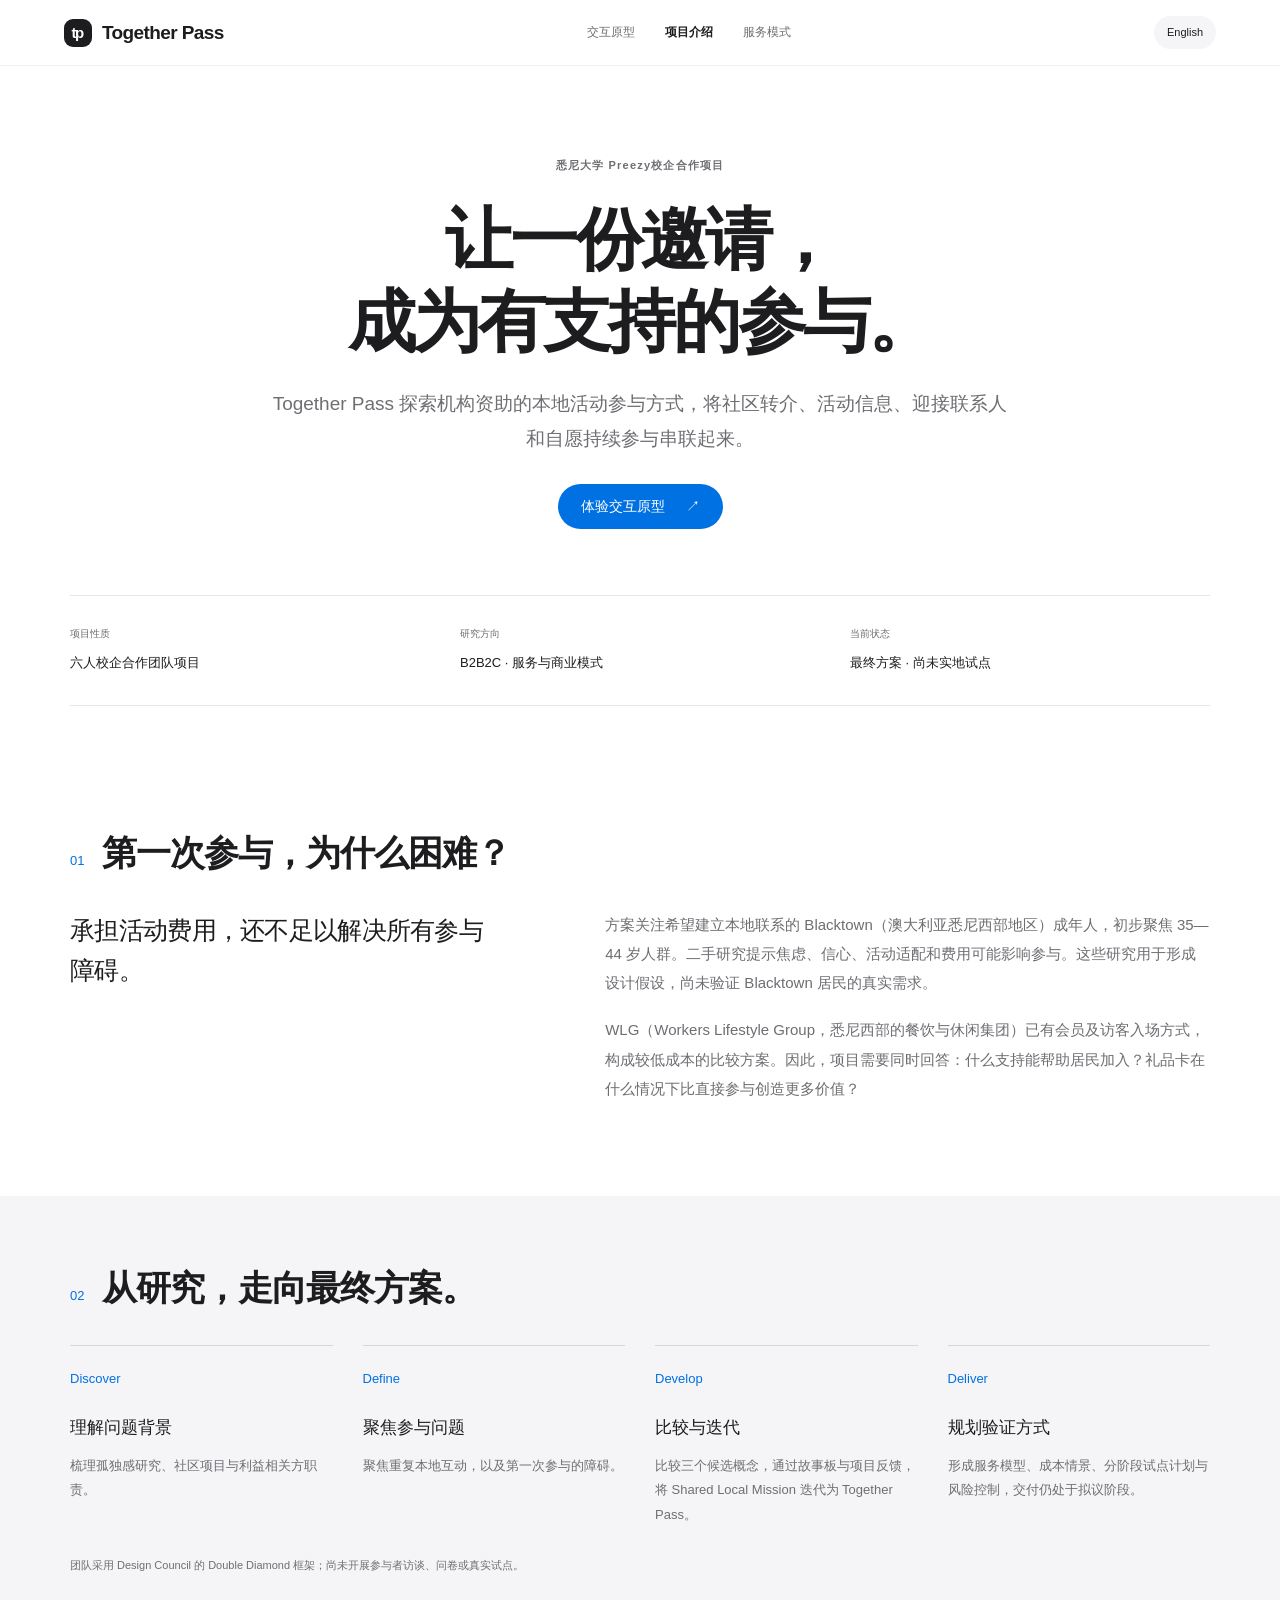
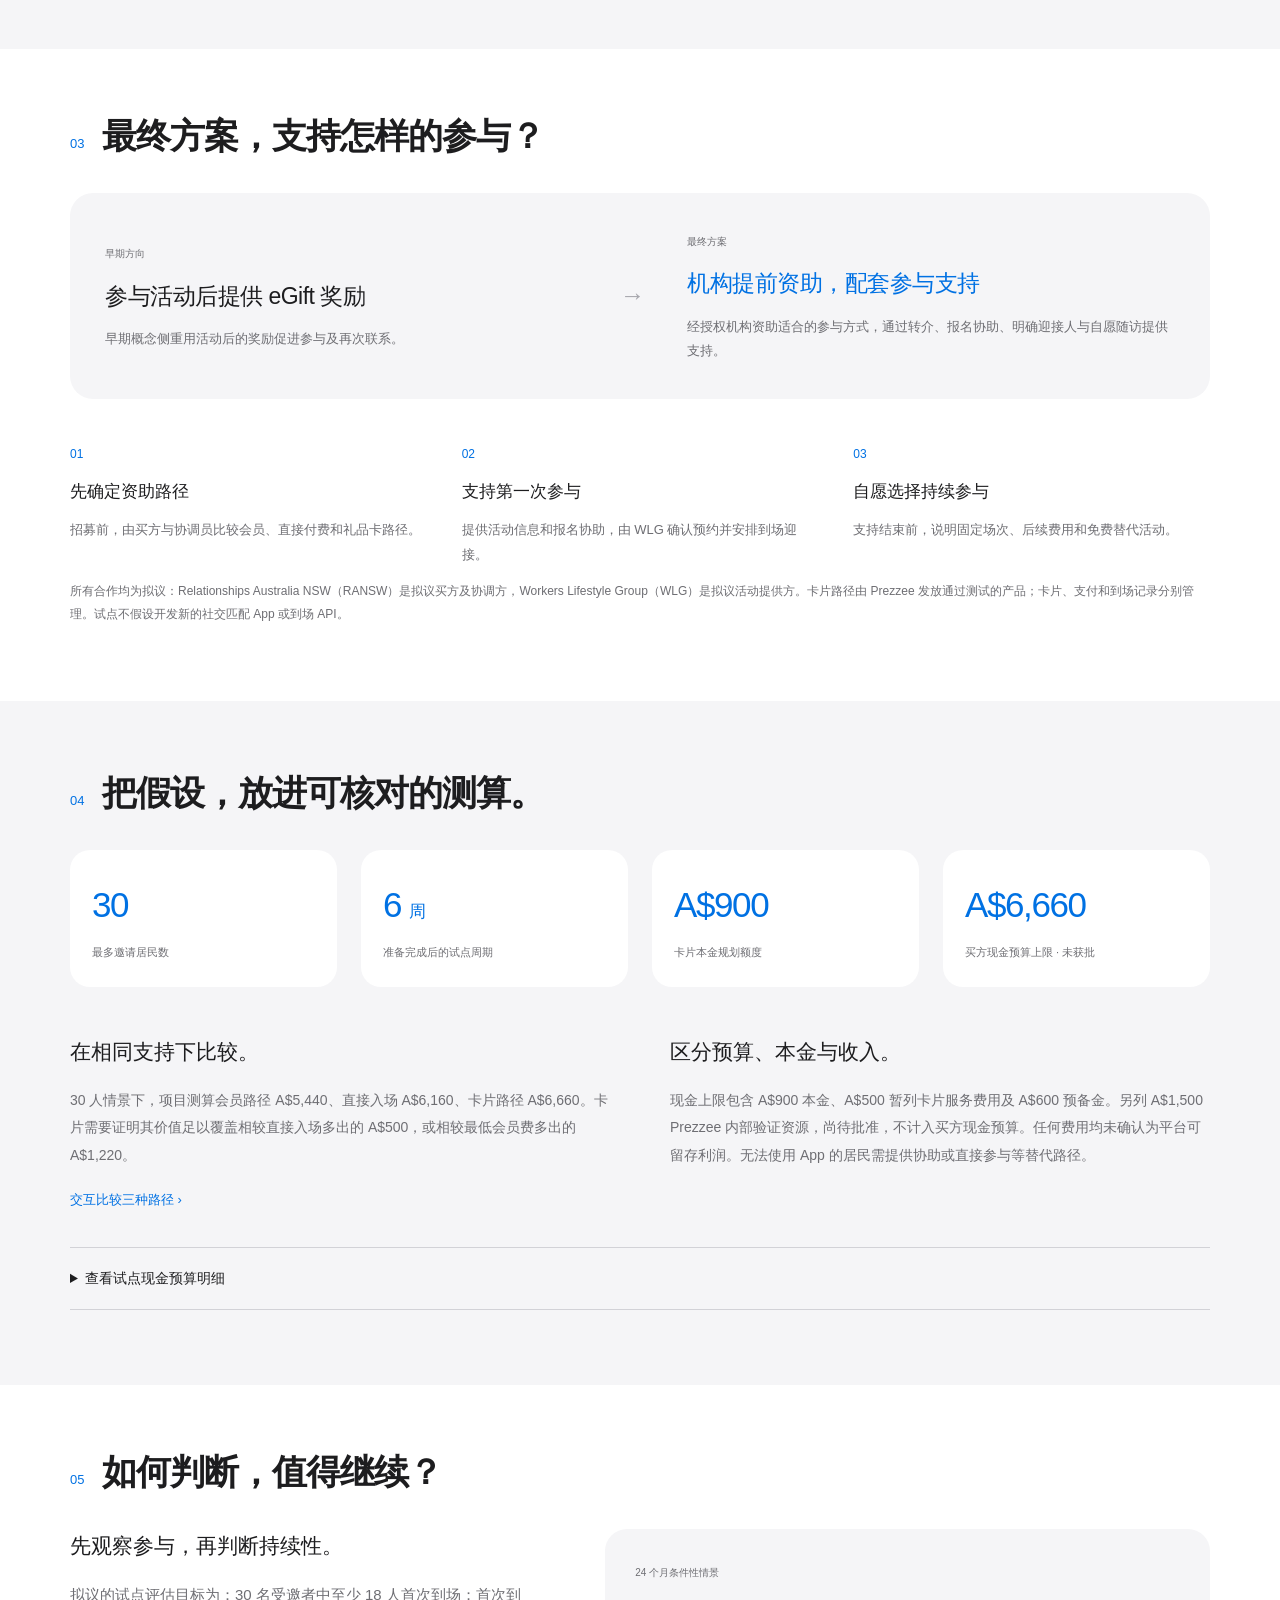
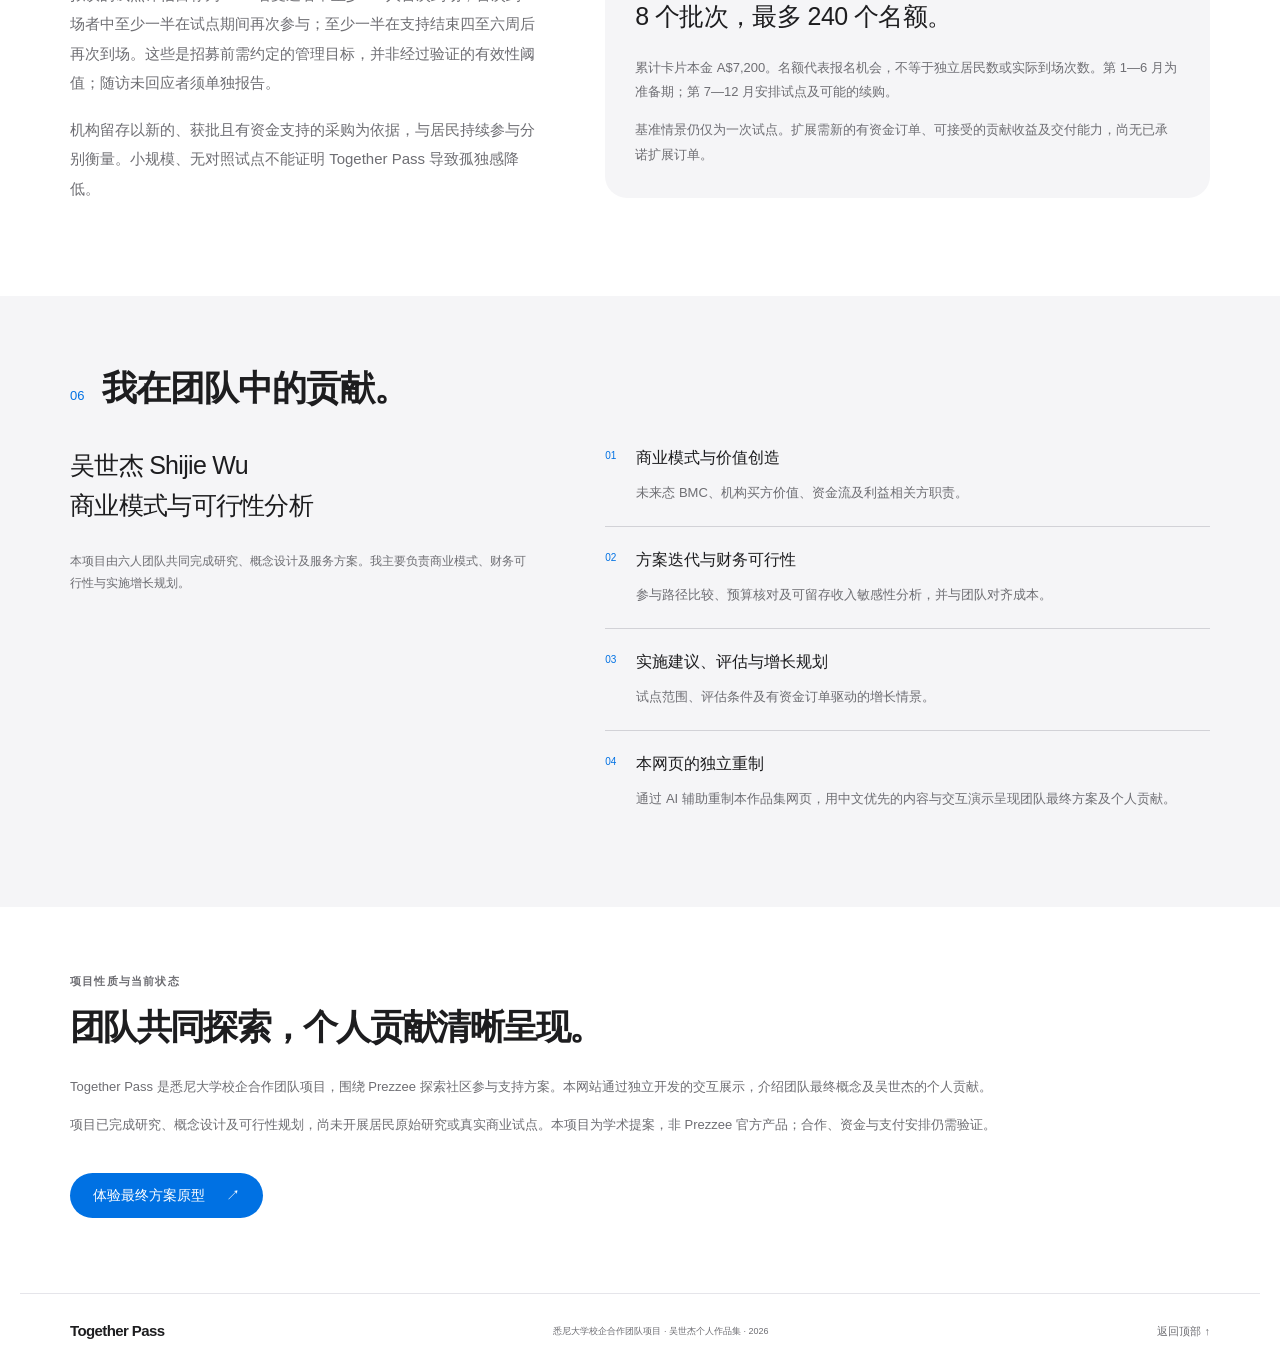
==== about.html @ b53e5f8d "Publish Together Pass showcase in its dedicated repository" ====
<!doctype html><html lang="zh-CN"><head><meta charset="utf-8"><meta name="viewport" content="width=device-width,initial-scale=1"><meta name="theme-color" content="#f5f5f7"><meta name="description" content="了解 Together Pass 的研究背景、最终服务方案、商业可行性和吴世杰的个人贡献。悉尼大学 Preezy校企合作项目。"><title>Together Pass · 项目介绍</title><link rel="stylesheet" href="style.css"></head><body>
<header><a class="brand" href="index.html"><span class="brandmark">tp</span>Together Pass</a><nav aria-label="页面导航"><a href="index.html" data-en="Interactive prototype" data-zh="交互原型"></a><a href="about.html" aria-current="page" data-en="About the project" data-zh="项目介绍"></a><a href="index.html#model" data-en="Service model" data-zh="服务模式"></a></nav><button class="lang" id="lang" aria-label="切换为英文">English</button></header>
<main><section class="about-hero wrap"><div class="eyebrow" data-en="UNIVERSITY OF SYDNEY · PREEZY INDUSTRY COLLABORATION" data-zh="悉尼大学 Preezy校企合作项目"></div><h1 data-en="An invitation.<br>With support built in." data-zh="让一份邀请，<br>成为有支持的参与。"></h1><p data-en="Together Pass explores an institution-funded route into local activities, combining community referrals, activity information, welcome contacts and the choice to return." data-zh="Together Pass 探索机构资助的本地活动参与方式，将社区转介、活动信息、迎接联系人和自愿持续参与串联起来。"></p><a class="button dark" href="index.html#experience"><span data-en="Experience the prototype" data-zh="体验交互原型"></span><span>↗</span></a><div class="project-meta"><div><span data-en="PROJECT TYPE" data-zh="项目性质"></span><strong data-en="Six-person industry collaboration project" data-zh="六人校企合作团队项目"></strong></div><div><span data-en="FOCUS" data-zh="研究方向"></span><strong data-en="B2B2C · Service & business model" data-zh="B2B2C · 服务与商业模式"></strong></div><div><span data-en="STATUS" data-zh="当前状态"></span><strong data-en="Final proposal · not piloted" data-zh="最终方案 · 尚未实地试点"></strong></div></div></section>
<section class="case-section wrap"><div class="case-section-heading"><span class="chapter">01</span><h2 data-en="The problem behind the first visit." data-zh="第一次参与，为什么困难？"></h2></div><div class="case-two"><p class="case-lead" data-en="Paying for an activity does not resolve every barrier to joining it." data-zh="承担活动费用，还不足以解决所有参与障碍。"></p><div class="case-prose"><p data-en="The proposal focuses on adults in Blacktown (Western Sydney, Australia) seeking local connection, initially emphasising ages 35–44. Secondary research points to anxiety, confidence, activity fit and cost as potential barriers. These findings inform a design hypothesis; Blacktown residents’ needs have not yet been tested." data-zh="方案关注希望建立本地联系的 Blacktown（澳大利亚悉尼西部地区）成年人，初步聚焦 35—44 岁人群。二手研究提示焦虑、信心、活动适配和费用可能影响参与。这些研究用于形成设计假设，尚未验证 Blacktown 居民的真实需求。"></p><p data-en="Workers Lifestyle Group (WLG), a Western Sydney hospitality and leisure group, offers membership and visitor-entry options that provide a lower-cost comparison. The proposal therefore asks two questions: what support helps residents join, and when does a gift-card route add value over direct access?" data-zh="WLG（Workers Lifestyle Group，悉尼西部的餐饮与休闲集团）已有会员及访客入场方式，构成较低成本的比较方案。因此，项目需要同时回答：什么支持能帮助居民加入？礼品卡在什么情况下比直接参与创造更多价值？"></p></div></div></section>
<section class="case-band"><div class="wrap"><div class="case-section-heading"><span class="chapter">02</span><h2 data-en="From research to a final proposal." data-zh="从研究，走向最终方案。"></h2></div><div class="method-grid"><article><span>Discover</span><h3 data-en="Understand the context" data-zh="理解问题背景"></h3><p data-en="Review loneliness evidence, community programmes and stakeholder roles." data-zh="梳理孤独感研究、社区项目与利益相关方职责。"></p></article><article><span>Define</span><h3 data-en="Focus the problem" data-zh="聚焦参与问题"></h3><p data-en="Prioritise repeated local interaction and barriers to the first visit." data-zh="聚焦重复本地互动，以及第一次参与的障碍。"></p></article><article><span>Develop</span><h3 data-en="Compare and refine" data-zh="比较与迭代"></h3><p data-en="Compare three concepts; refine Shared Local Mission into Together Pass through storyboards and feedback." data-zh="比较三个候选概念，通过故事板与项目反馈，将 Shared Local Mission 迭代为 Together Pass。"></p></article><article><span>Deliver</span><h3 data-en="Plan validation" data-zh="规划验证方式"></h3><p data-en="Develop service models, cost scenarios, a staged pilot plan and risk controls. Delivery remains proposed." data-zh="形成服务模型、成本情景、分阶段试点计划与风险控制，交付仍处于拟议阶段。"></p></article></div><p class="method-source" data-en="Team approach: Double Diamond, informed by the Design Council. No participant interviews, surveys or live pilot have been completed." data-zh="团队采用 Design Council 的 Double Diamond 框架；尚未开展参与者访谈、问卷或真实试点。"></p></div></section>
<section class="case-section wrap"><div class="case-section-heading"><span class="chapter">03</span><h2 data-en="The final service proposition." data-zh="最终方案，支持怎样的参与？"></h2></div><div class="evolution"><div><span data-en="EARLIER DIRECTION" data-zh="早期方向"></span><h3 data-en="Post-attendance eGift rewards" data-zh="参与活动后提供 eGift 奖励"></h3><p data-en="An early concept focused on rewarding participation and prompting reconnection." data-zh="早期概念侧重用活动后的奖励促进参与及再次联系。"></p></div><span class="evolution-arrow">→</span><div><span data-en="FINAL PROPOSAL" data-zh="最终方案"></span><h3 data-en="Upfront institution-funded support" data-zh="机构提前资助，配套参与支持"></h3><p data-en="An authorised institution funds suitable access. Referrals, registration assistance, named hosts and optional follow-up support participation." data-zh="经授权机构资助适合的参与方式，通过转介、报名协助、明确迎接人与自愿随访提供支持。"></p></div></div><div class="service-chain"><div><b>01</b><h3 data-en="Approve the route" data-zh="先确定资助路径"></h3><p data-en="Buyer and coordinator compare membership, direct payment and cards before enrolment." data-zh="招募前，由买方与协调员比较会员、直接付费和礼品卡路径。"></p></div><div><b>02</b><h3 data-en="Support the first visit" data-zh="支持第一次参与"></h3><p data-en="Residents receive activity information and help with registration. WLG confirms bookings and hosts arrivals." data-zh="提供活动信息和报名协助，由 WLG 确认预约并安排到场迎接。"></p></div><div><b>03</b><h3 data-en="Keep continuation optional" data-zh="自愿选择持续参与"></h3><p data-en="Explain recurring sessions, future costs and free alternatives before support ends." data-zh="支持结束前，说明固定场次、后续费用和免费替代活动。"></p></div></div><p class="case-note" data-en="All partners are proposed. Relationships Australia NSW (RANSW) is the proposed buyer/coordinator and Workers Lifestyle Group (WLG) the proposed activity provider. On the card route, Prezzee delivers a tested product; card, payment and attendance records stay separate. The pilot assumes no new social-matching app or attendance API." data-zh="所有合作均为拟议：Relationships Australia NSW（RANSW）是拟议买方及协调方，Workers Lifestyle Group（WLG）是拟议活动提供方。卡片路径由 Prezzee 发放通过测试的产品；卡片、支付和到场记录分别管理。试点不假设开发新的社交匹配 App 或到场 API。"></p></section>
<section class="case-band"><div class="wrap"><div class="case-section-heading"><span class="chapter">04</span><h2 data-en="A pilot with explicit assumptions." data-zh="把假设，放进可核对的测算。"></h2></div><div class="fact-grid"><article><b>30</b><span data-en="Maximum invited residents" data-zh="最多邀请居民数"></span></article><article><b>6 <small data-en="weeks" data-zh="周"></small></b><span data-en="Pilot, after preparation" data-zh="准备完成后的试点周期"></span></article><article><b>A$900</b><span data-en="Card principal allowance" data-zh="卡片本金规划额度"></span></article><article><b>A$6,660</b><span data-en="Buyer cash ceiling · unapproved" data-zh="买方现金预算上限 · 未获批"></span></article></div><div class="case-two finance-copy"><div><h3 data-en="Compare the same support." data-zh="在相同支持下比较。"></h3><p data-en="For 30 residents, the project models A$5,440 for membership, A$6,160 for direct visitor entry and A$6,660 for cards. Cards must justify a premium of A$500 over visitor entry or A$1,220 over minimum membership." data-zh="30 人情景下，项目测算会员路径 A$5,440、直接入场 A$6,160、卡片路径 A$6,660。卡片需要证明其价值足以覆盖相较直接入场多出的 A$500，或相较最低会员费多出的 A$1,220。"></p><a class="text-link" href="index.html#economics" data-en="Explore the cost comparison ›" data-zh="交互比较三种路径 ›"></a></div><div><h3 data-en="Separate budget from revenue." data-zh="区分预算、本金与收入。"></h3><p data-en="The cash ceiling includes A$900 principal, an A$500 card-service provision and A$600 contingency. A separate A$1,500 Prezzee internal validation resource is unapproved and outside buyer cash. No fee is confirmed as retained profit. Residents unable to use an app need assisted or direct-access alternatives." data-zh="现金上限包含 A$900 本金、A$500 暂列卡片服务费用及 A$600 预备金。另列 A$1,500 Prezzee 内部验证资源，尚待批准，不计入买方现金预算。任何费用均未确认为平台可留存利润。无法使用 App 的居民需提供协助或直接参与等替代路径。"></p></div></div><details class="budget-details"><summary data-en="View the pilot cash-budget breakdown" data-zh="查看试点现金预算明细"></summary><div class="table-scroll"><table><caption data-en="Pilot cash budget · team planning estimates, AUD" data-zh="试点现金预算 · 团队规划估算，单位：澳元"></caption><thead><tr><th data-en="Budget item" data-zh="预算项目"></th><th data-en="Allowance" data-zh="规划额度"></th></tr></thead><tbody><tr><td data-en="Additional welcome support" data-zh="额外迎接支持"></td><td>A$1,620</td></tr><tr><td data-en="Coordination" data-zh="协调工作"></td><td>A$1,650</td></tr><tr><td data-en="Card principal" data-zh="礼品卡本金"></td><td>A$900</td></tr><tr><td data-en="Temporary space" data-zh="临时场地"></td><td>A$240</td></tr><tr><td data-en="Materials" data-zh="物料"></td><td>A$150</td></tr><tr><td data-en="Evaluation" data-zh="评估"></td><td>A$600</td></tr><tr><td data-en="Gifting services · provisional" data-zh="礼品卡服务 · 暂列"></td><td>A$500</td></tr><tr><td data-en="Publicity" data-zh="宣传"></td><td>A$200</td></tr><tr><td data-en="Participation assistance" data-zh="参与协助"></td><td>A$200</td></tr><tr><td data-en="Contingency" data-zh="预备金"></td><td>A$600</td></tr></tbody><tfoot><tr><th data-en="Total buyer cash ceiling" data-zh="买方现金预算上限"></th><th>A$6,660</th></tr></tfoot></table></div><p data-en="Not an approved budget or supplier quotation. Confirm funding, rates, applicable taxes and cost ownership before launch." data-zh="这不是获批预算或供应商报价。启动前需确认资金、单价、适用税费及各项成本承担方。"></p></details></div></section>
<section class="case-section wrap"><div class="case-section-heading"><span class="chapter">05</span><h2 data-en="What would count as progress?" data-zh="如何判断，值得继续？"></h2></div><div class="case-two"><div class="case-prose"><h3 data-en="Observe participation, then assess continuity." data-zh="先观察参与，再判断持续性。"></h3><p data-en="The proposed pilot targets are that at least 18 of 30 invitees attend once, at least half of first attendees return during the pilot, and at least half attend again four to six weeks after support ends. These are management targets to agree before recruitment, not validated efficacy thresholds. Nonresponse is reported separately." data-zh="拟议的试点评估目标为：30 名受邀者中至少 18 人首次到场；首次到场者中至少一半在试点期间再次参与；至少一半在支持结束四至六周后再次到场。这些是招募前需约定的管理目标，并非经过验证的有效性阈值；随访未回应者须单独报告。"></p><p data-en="Buyer retention means a new approved, funded purchase. It is different from resident retention. A small uncontrolled pilot cannot prove that Together Pass reduces loneliness." data-zh="机构留存以新的、获批且有资金支持的采购为依据，与居民持续参与分别衡量。小规模、无对照试点不能证明 Together Pass 导致孤独感降低。"></p></div><div class="growth-card"><span data-en="CONDITIONAL 24-MONTH SCENARIO" data-zh="24 个月条件性情景"></span><strong data-en="8 cohorts. Up to 240 places." data-zh="8 个批次，最多 240 个名额。"></strong><p data-en="A$7,200 cumulative card principal. Places are enrolment opportunities, not unique residents or actual visits. Months 1–6 are preparation; the pilot and possible repeat begin within Months 7–12." data-zh="累计卡片本金 A$7,200。名额代表报名机会，不等于独立居民数或实际到场次数。第 1—6 月为准备期；第 7—12 月安排试点及可能的续购。"></p><p data-en="The reference case remains one pilot. Expansion requires new funded orders, acceptable contribution and delivery capacity; no expansion orders are committed." data-zh="基准情景仍仅为一次试点。扩展需新的有资金订单、可接受的贡献收益及交付能力，尚无已承诺扩展订单。"></p></div></div></section>
<section class="case-band"><div class="wrap"><div class="case-section-heading"><span class="chapter">06</span><h2 data-en="My role in the team." data-zh="我在团队中的贡献。"></h2></div><div class="case-two"><div><p class="case-lead" data-en="Shijie Wu<br>Business model & feasibility analysis" data-zh="吴世杰 Shijie Wu<br>商业模式与可行性分析"></p><p class="case-note" data-en="Our six-person team jointly developed the research, concept and service proposal. My focus was the business model, financial feasibility and implementation and growth planning." data-zh="本项目由六人团队共同完成研究、概念设计及服务方案。我主要负责商业模式、财务可行性与实施增长规划。"></p></div><div class="contributions"><div class="contribution"><span>01</span><div><h4 data-en="Business model and value creation" data-zh="商业模式与价值创造"></h4><p data-en="Future-state BMC, institutional buyer value, funding flows and stakeholder roles." data-zh="未来态 BMC、机构买方价值、资金流及利益相关方职责。"></p></div></div><div class="contribution"><span>02</span><div><h4 data-en="Refinement and financial feasibility" data-zh="方案迭代与财务可行性"></h4><p data-en="Access-route comparison, budget reconciliation and retained-income sensitivity, with cost alignment by the team." data-zh="参与路径比较、预算核对及可留存收入敏感性分析，并与团队对齐成本。"></p></div></div><div class="contribution"><span>03</span><div><h4 data-en="Recommendation, evaluation and growth" data-zh="实施建议、评估与增长规划"></h4><p data-en="Pilot scope, evaluation gates and funded-order growth scenarios." data-zh="试点范围、评估条件及有资金订单驱动的增长情景。"></p></div></div><div class="contribution"><span>04</span><div><h4 data-en="This portfolio reconstruction" data-zh="本网页的独立重制"></h4><p data-en="An AI-assisted website reconstruction presenting the final team concept and my role, with Chinese-first content and an interactive demonstration." data-zh="通过 AI 辅助重制本作品集网页，用中文优先的内容与交互演示呈现团队最终方案及个人贡献。"></p></div></div></div></div></div></section>
<section class="case-section wrap project-provenance"><div class="eyebrow" data-en="PROJECT STATUS" data-zh="项目性质与当前状态"></div><h2 data-en="A team project. A clear personal contribution." data-zh="团队共同探索，个人贡献清晰呈现。"></h2><p data-en="Together Pass is a University of Sydney industry collaboration team project exploring a community participation proposal for Prezzee. This website presents the team’s final concept and Shijie Wu’s contribution through an independently developed interactive portfolio." data-zh="Together Pass 是悉尼大学校企合作团队项目，围绕 Prezzee 探索社区参与支持方案。本网站通过独立开发的交互展示，介绍团队最终概念及吴世杰的个人贡献。"></p><p data-en="The project has completed research, concept development and feasibility planning. It has not conducted resident primary research or a live commercial pilot. This is an academic proposal, not an official Prezzee product; partnerships, funding and payment arrangements still require validation." data-zh="项目已完成研究、概念设计及可行性规划，尚未开展居民原始研究或真实商业试点。本项目为学术提案，非 Prezzee 官方产品；合作、资金与支付安排仍需验证。"></p><div class="about-end"><a class="button dark" href="index.html#experience"><span data-en="Try the final-concept prototype" data-zh="体验最终方案原型"></span><span>↗</span></a></div></section></main>
<footer class="wrap"><a class="brand" href="index.html">Together Pass</a><span data-en="UNIVERSITY OF SYDNEY · GROUP PROJECT · SHIJIE WU · 2026" data-zh="悉尼大学校企合作团队项目 · 吴世杰个人作品集 · 2026"></span><a href="#" data-en="Back to top ↑" data-zh="返回顶部 ↑"></a></footer><script src="about.js"></script></body></html>
---- style.css ----
:root{--paper:#fff;--ink:#1d1d1f;--muted:#6e6e73;--blue:#0071e3;--line:#d2d2d7;--soft:#f5f5f7;--plum:#1d1d1f;--orange:#0071e3;--cream:#f5f5f7}*{box-sizing:border-box}html{scroll-behavior:smooth;scroll-padding-top:86px}body{margin:0;background:var(--paper);color:var(--ink);font-family:-apple-system,BlinkMacSystemFont,'SF Pro Display','SF Pro Text','Helvetica Neue','PingFang SC','Microsoft YaHei',sans-serif;font-size:15px;line-height:1.65;-webkit-font-smoothing:antialiased}button,input,select,a{-webkit-tap-highlight-color:transparent}button,a{touch-action:manipulation}button{font:inherit;cursor:pointer}a{color:inherit;text-decoration:none}button:focus-visible,a:focus-visible,input:focus-visible,select:focus-visible,summary:focus-visible{outline:3px solid #0071e399;outline-offset:5px}button:disabled{cursor:not-allowed}header{height:66px;display:flex;align-items:center;justify-content:space-between;padding:0 max(5%,calc((100vw - 1220px)/2));border-bottom:1px solid #d2d2d755;background:#ffffffda;backdrop-filter:blur(24px);-webkit-backdrop-filter:blur(24px);position:sticky;top:0;z-index:20;gap:25px}.brand{font-weight:600;font-size:19px;display:flex;align-items:center;gap:10px;letter-spacing:-.6px;white-space:nowrap}.brandmark{background:#1d1d1f;color:white;border-radius:9px;width:28px;height:28px;font-size:15px;letter-spacing:-1.5px;text-align:center;line-height:28px;padding-right:2px}.edition{display:none}nav{display:flex;gap:30px;font-size:12px;align-items:center}nav a{color:var(--muted);white-space:nowrap}nav a:hover,nav a[aria-current]{color:var(--ink)}nav a[aria-current]{font-weight:600}.lang{border:0;background:#f5f5f7;border-radius:20px;padding:7px 13px;font-size:11px;color:var(--ink)}.wrap{max-width:1240px;margin:auto;padding-left:50px;padding-right:50px}.hero{display:grid;grid-template-columns:1.05fr 1fr;gap:50px;align-items:center;padding-top:88px;padding-bottom:90px;min-height:650px}.eyebrow{font-size:11px;letter-spacing:1.2px;font-weight:600;color:var(--muted);display:flex;align-items:center;gap:8px}.dot{width:6px;height:6px;border-radius:50%;background:var(--blue)}h1,h2,h3,h4,p{margin-top:0}h1{font-size:clamp(50px,5.2vw,70px);font-weight:600;line-height:1.12;letter-spacing:-3px;margin:23px 0 24px}h1 i{font-style:normal;background:linear-gradient(100deg,#0071e3,#5e5ce6);background-clip:text;-webkit-background-clip:text;color:transparent}.lede{font-size:17px;line-height:1.8;color:var(--muted);max-width:450px;margin-bottom:28px}.button{border:0;display:inline-flex;justify-content:center;align-items:center;gap:21px;padding:12px 23px;border-radius:25px;font-weight:400;font-size:14px;line-height:1.5}.dark{background:var(--blue);color:#fff}.dark:hover{background:#0077ed}.hero-about{display:inline-flex;color:var(--blue);align-items:center;gap:8px;font-size:14px;margin:14px 0 0 17px}.hero-caption{font-size:10px;color:var(--muted);letter-spacing:.6px;margin-top:25px}.hero-art{height:450px;position:relative;display:flex;align-items:center;justify-content:center;background:radial-gradient(ellipse at 60% 45%,#d7e9ff66,transparent 60%),var(--soft);border-radius:34px;overflow:hidden}.orbit{position:absolute;border:1px solid #d9e1ed;border-radius:50%;width:440px;height:440px;left:34px;top:68px}.o2{width:330px;height:330px;left:89px;top:123px}.art-note{position:absolute;top:30px;left:30px;font-size:13px;color:var(--muted);letter-spacing:-.2px}.pass{position:relative;transform:rotate(-8deg);width:320px;height:214px;box-shadow:0 15px 40px #193c6426,0 2px 4px #132b4a12;border:1px solid #fff9;border-radius:20px;background:linear-gradient(125deg,#d5e7ff 0%,#eef4ff 48%,#d3dcff 100%);padding:23px 25px;color:#263247}.pass-top{display:flex;justify-content:space-between;font-size:14px;font-weight:600;letter-spacing:-.5px}.pass-top>span{font-size:20px}.pass-symbol{display:flex;position:absolute;right:29px;top:72px;gap:0;transform:rotate(-20deg)}.pass-symbol span{height:42px;width:26px;border:1px solid #54759966;border-radius:50%;margin-left:-8px}.pass-label{font-size:7px;letter-spacing:1.2px;margin-top:35px;color:#56708a}.pass h2{font-size:27px;font-weight:500;letter-spacing:-1px;margin:6px 0 18px}.pass-bottom{display:flex;justify-content:space-between;border-top:1px solid #93a8c544;padding-top:11px;font-size:8px;letter-spacing:.6px}.welcome-note{position:absolute;bottom:53px;right:24px;display:flex;align-items:center;gap:11px;background:#ffffffe8;backdrop-filter:blur(12px);padding:14px 18px 14px 13px;border:1px solid white;border-radius:16px;box-shadow:0 8px 28px #16365612}.mini-people{background:#eaf4ec;color:#408457;display:flex;align-items:center;justify-content:center;font-size:23px;border-radius:50%;width:35px;height:35px}.welcome-note strong{font-size:12px;display:block;font-weight:500}.welcome-note small{font-size:10px;color:var(--muted)}.art-index{position:absolute;bottom:18px;left:30px;font-size:8px;letter-spacing:1px;color:#8995a5}.context-strip{background:var(--soft)}.context-strip .wrap{display:flex;align-items:center;justify-content:space-between;gap:15px;padding-top:23px;padding-bottom:23px}.context-strip span{font-size:10px;color:var(--muted)}.context-strip strong{font-size:13px;font-weight:500}.section-heading{display:flex;justify-content:space-between;gap:45px;align-items:flex-end;margin-bottom:52px}.section-heading h2,h2{font-size:42px;line-height:1.25;letter-spacing:-1.7px;font-weight:600;margin:15px 0 0}.section-heading>p{color:var(--muted);max-width:390px;font-size:14px;line-height:1.85;margin:0}.experience{padding-top:90px;padding-bottom:100px}.demo-grid{display:grid;grid-template-columns:1fr 350px .85fr;gap:43px;align-items:center}.route-label{font-size:10px;color:var(--muted);font-weight:500}.route-intro{font-size:12px;color:var(--muted);margin:8px 0 15px}.route-picker{display:flex;border-radius:10px;padding:4px;gap:2px;background:#eeeef0}.route-picker button{border:0;background:none;color:var(--muted);font-size:11px;padding:7px 6px;flex:1;border-radius:7px;white-space:nowrap}.route-picker button.active{background:#fff;color:var(--ink);box-shadow:0 2px 4px #00000012}.route-warning{font-size:10px;color:var(--muted);min-height:43px;margin:12px 0 20px;line-height:1.8}.steps{display:flex;flex-direction:column;gap:5px}.step{width:100%;display:flex;gap:13px;align-items:center;border:0;border-radius:10px;background:transparent;padding:13px 12px;text-align:left;font-size:12px;color:var(--muted)}.step span{font-size:10px;color:#9b9ba0}.step.active{font-weight:500;color:var(--blue);background:#eef5fd}.step.active span{color:var(--blue)}.step.active:after{content:'›';font-size:18px;margin-left:auto;color:var(--blue)}.phone{width:326px;margin:auto;background:#fff;border:7px solid #303034;border-radius:44px;box-shadow:0 0 0 2px #b5b6bb,0 26px 48px #00000012;height:644px;position:relative;overflow:hidden}.phone-status{padding:14px 22px 6px;display:flex;justify-content:space-between;font-size:10px;font-weight:600}.phone-nav{display:flex;align-items:center;justify-content:space-between;border-bottom:1px solid #e5e5ea;padding:6px 12px 12px;font-size:13px;font-weight:600}.phone-nav button{background:transparent;border:0;font-size:17px;width:30px;height:30px;color:var(--blue)}.phone-nav button:disabled{color:#b3b3b8}.phone-home{width:95px;height:4px;background:var(--ink);border-radius:5px;position:absolute;bottom:8px;left:calc(50% - 47px)}#phone-content{height:515px;overflow:auto;padding:25px 22px 30px;scrollbar-width:thin}.screen-tag{font-size:9px;letter-spacing:.7px;color:var(--muted)}.phone h3{font-size:25px;letter-spacing:-.8px;line-height:1.3;margin:15px 0 14px;font-weight:600}.phone p{font-size:12px;color:var(--muted);line-height:1.8;margin-bottom:17px}.phone .phone-button{display:block;width:100%;border:0;background:var(--blue);color:white;padding:12px 9px;font-size:12px;border-radius:12px;margin-top:17px;line-height:1.5}.phone .secondary{background:#f2f2f7;color:var(--blue);margin-top:8px}.screen-art{height:105px;background:linear-gradient(135deg,#eaf2ff,#f1f4ff);position:relative;border-radius:14px;margin:18px 0;display:flex;align-items:center;justify-content:center;overflow:hidden}.screen-art:before,.screen-art:after{content:'';position:absolute;width:100px;height:100px;border-radius:50%;border:1px solid #b9cfe866}.screen-art:before{left:17px;top:26px}.screen-art:after{right:17px;top:26px}.screen-art span{font-size:23px;z-index:1;color:#4179ba;letter-spacing:-1px}.info-card{padding:15px;background:var(--soft);border-radius:12px;margin:14px 0;font-size:12px}.info-card strong{display:block;font-size:12px;font-weight:600;margin-bottom:5px}.info-card small{display:block;color:var(--muted);font-size:11px;line-height:1.8}.phone label{display:block;font-size:11px;font-weight:500;margin:14px 0}.phone select{width:100%;padding:12px;margin-top:7px;background:#f5f5f7;border:1px solid #dedee3;border-radius:10px;font:12px -apple-system,BlinkMacSystemFont,sans-serif;color:var(--ink)}.demo-check{display:flex!important;gap:8px;align-items:flex-start;font-size:11px!important;font-weight:400!important;line-height:1.75}.demo-check input{margin-top:4px;accent-color:var(--blue);width:15px;height:15px;flex:none}.phone-button:disabled{opacity:.4}.phone .success{color:#248a3d;background:#e9f6ed;text-align:center;font-size:25px;padding:8px;border-radius:50%;width:48px;height:48px;line-height:32px;margin:9px 0 20px}.phone .mock-card{background:linear-gradient(125deg,#e3edff,#d8dfff);color:#283854;border-radius:14px;padding:17px;margin:18px 0}.mock-card small{font-size:9px}.mock-card b{font-size:33px;display:block;font-weight:500;margin:7px 0}.mock-card span{font-size:9px}.simulation{text-align:center;font-size:8px;letter-spacing:.8px;color:var(--muted);margin-top:22px}.aside-number{font-size:70px;letter-spacing:-4px;font-weight:500;line-height:1;color:#d8e8fa;margin-bottom:23px}.journey-aside h3{font-size:21px;letter-spacing:-.5px;line-height:1.45;font-weight:500}.journey-aside>p{font-size:12px;line-height:1.9;color:var(--muted)}.handoff{border-top:1px solid #e5e5ea;border-bottom:1px solid #e5e5ea;padding:17px 0;margin-top:25px}.handoff span{font-size:9px;display:block;color:var(--muted);margin-bottom:4px}.handoff strong{font-size:11px;font-weight:500}.quiet-note{display:flex;gap:10px;margin-top:25px}.quiet-note>span{color:var(--blue);font-size:20px}.quiet-note p{font-size:10px;color:var(--muted);line-height:1.85}.model-section{background:var(--soft);padding:90px 0}.roles{display:grid;grid-template-columns:repeat(4,1fr);gap:16px}.roles article{padding:27px 23px;background:white;border-radius:20px}.role-icon{font-size:11px;color:var(--blue)}.roles h3{font-size:17px;font-weight:500;letter-spacing:-.3px;margin:28px 0 13px}.roles p{font-size:12px;color:var(--muted);line-height:1.9;margin:0}.principle{padding-top:34px;display:flex;gap:15px;align-items:center}.principle span{font-size:25px;color:var(--blue)}.principle p{font-size:22px;font-weight:500;margin:0;letter-spacing:-.6px}.economics{padding-top:90px;padding-bottom:90px}.cost-panel{background:var(--soft);display:grid;grid-template-columns:1fr 1.5fr;border-radius:24px}.cost-control{padding:32px 36px;border-right:1px solid #dddde2}.cost-control>span{font-size:10px;color:var(--muted)}.cost-control h3{font-size:15px;font-weight:400;margin:16px 0 16px}.cost-control b{font-size:43px;font-weight:500;letter-spacing:-1px}.cost-control input{width:100%;accent-color:var(--blue)}.cost-control p{font-size:11px;color:var(--muted);line-height:1.8;margin:16px 0 25px}.cost-key{display:flex;justify-content:space-between;font-size:11px;border-top:1px solid #dcdce2;padding-top:15px;gap:12px}.cost-key strong{font-weight:500}.cost-bars{padding:32px 36px;display:flex;flex-direction:column;justify-content:center;gap:26px}.cost-row-top{display:flex;justify-content:space-between;font-size:13px;margin-bottom:9px;gap:12px}.cost-row-top b{font-weight:500;font-variant-numeric:tabular-nums}.bar-track{height:9px;background:#e5e5ea;border-radius:5px;overflow:hidden}.bar{height:100%;background:#abb7c9;transition:width .25s;border-radius:5px}.cost-row:nth-child(2) .bar{background:#7da4d3}.cost-row:nth-child(3) .bar{background:var(--blue)}.cost-row small{font-size:10px;color:var(--muted);display:block;margin-top:7px}.footnote{font-size:11px;color:var(--muted);line-height:1.8;margin:21px 0 0;max-width:980px}.roadmap-section{padding:85px 0 90px;background:var(--soft);color:var(--ink)}.roadmap-section>.wrap>h2{font-size:43px;margin-bottom:44px}.roadmap-section .eyebrow{color:var(--muted)}.roadmap{display:grid;grid-template-columns:repeat(3,1fr);gap:24px}.roadmap article{border-top:1px solid #d9d9de;padding-top:24px}.roadmap article>span{font-size:39px;letter-spacing:-1.5px;color:var(--blue);font-weight:500}.roadmap small{display:block;font-size:10px;color:var(--muted);margin-top:5px}.roadmap h3{font-size:19px;font-weight:500;margin:24px 0 13px}.roadmap p{font-size:13px;color:var(--muted);line-height:1.9;margin:0}.project-teaser{text-align:center;padding-top:85px;padding-bottom:90px}.project-teaser>.eyebrow{justify-content:center}.project-teaser h2{font-size:43px}.project-teaser p{font-size:15px;color:var(--muted);margin:22px auto 28px;max-width:580px}footer{padding-top:25px!important;padding-bottom:25px!important;border-top:1px solid #e5e5ea;display:flex;align-items:center;justify-content:space-between;gap:20px}footer .brand{font-size:15px}footer>span{font-size:9px;color:var(--muted)}footer>a:last-child{font-size:11px;color:var(--muted)}
/* Independent project introduction */
.about-hero{text-align:center;padding-top:90px;padding-bottom:60px}.about-hero>.eyebrow{justify-content:center}.about-hero h1{font-size:68px;letter-spacing:-3px;line-height:1.2;margin:25px 0}.about-hero>p{font-size:19px;line-height:1.8;color:var(--muted);max-width:750px;margin:0 auto 28px}.project-meta{margin:66px 0 0;padding:30px 0;border-top:1px solid #e5e5ea;border-bottom:1px solid #e5e5ea;display:grid;grid-template-columns:repeat(3,1fr);text-align:left;gap:30px}.project-meta span{display:block;font-size:10px;color:var(--muted);margin-bottom:8px}.project-meta strong{font-size:13px;font-weight:500}.case-section{padding-top:65px;padding-bottom:75px}.case-section-heading{display:flex;gap:18px;align-items:baseline;margin-bottom:35px}.chapter{color:var(--blue);font-size:13px;font-weight:500}.case-section-heading h2{font-size:35px;letter-spacing:-1px;margin:0}.case-two{display:grid;grid-template-columns:1fr 1.3fr;gap:70px}.case-lead{font-size:25px;font-weight:500;line-height:1.6;letter-spacing:-.7px;max-width:420px}.case-prose p,.finance-copy p{font-size:15px;color:var(--muted);line-height:1.95;margin-bottom:18px}.case-band{background:var(--soft);padding:70px 0 75px}.method-grid{display:grid;grid-template-columns:repeat(4,1fr);gap:30px}.method-grid article{border-top:1px solid #d5d5da;padding-top:20px}.method-grid article>span{font-size:13px;color:var(--blue)}.method-grid h3{font-size:17px;font-weight:500;margin:23px 0 12px}.method-grid p{font-size:13px;color:var(--muted);line-height:1.9;margin:0}.method-source{color:var(--muted);font-size:11px;margin:28px 0 0}.evolution{background:var(--soft);border-radius:23px;padding:35px;display:grid;grid-template-columns:1fr 40px 1fr;gap:27px;align-items:center}.evolution>div>span{font-size:10px;color:var(--muted)}.evolution h3{font-size:23px;font-weight:500;letter-spacing:-.5px;line-height:1.4;margin:15px 0}.evolution>div:last-child h3{color:var(--blue)}.evolution p{font-size:13px;color:var(--muted);line-height:1.9;margin:0}.evolution-arrow{font-size:25px;color:#a7a7ad}.service-chain{display:grid;grid-template-columns:repeat(3,1fr);gap:35px;margin-top:42px}.service-chain b{font-size:12px;font-weight:500;color:var(--blue)}.service-chain h3{font-size:17px;font-weight:500;margin:12px 0}.service-chain p{font-size:13px;color:var(--muted);line-height:1.9}.case-note{font-size:12px;line-height:1.9;color:var(--muted);margin-bottom:0}.fact-grid{display:grid;grid-template-columns:repeat(4,1fr);gap:24px;margin-bottom:48px}.fact-grid article{background:#fff;border-radius:20px;padding:26px 22px}.fact-grid b{display:block;font-size:35px;font-weight:500;letter-spacing:-1.4px;color:var(--blue);white-space:nowrap}.fact-grid small{font-size:17px}.fact-grid span{display:block;font-size:11px;color:var(--muted);margin-top:10px}.finance-copy{gap:60px;grid-template-columns:1fr 1fr}.finance-copy h3,.case-prose h3{font-size:21px;font-weight:500;margin:0 0 17px}.finance-copy p{font-size:14px}.text-link{font-size:13px;color:var(--blue)}.text-link:hover{text-decoration:underline}.budget-details{margin-top:35px;border-top:1px solid var(--line);border-bottom:1px solid var(--line)}summary{cursor:pointer;font-size:14px;padding:19px 0;color:var(--ink)}.table-scroll{overflow:auto}table{width:100%;border-collapse:collapse;font-size:13px}caption{font-size:11px;color:var(--muted);text-align:left;padding:12px 0 17px}th,td{padding:12px 14px;border-bottom:1px solid #dedee3;text-align:left}th{font-weight:500}th:last-child,td:last-child{text-align:right;font-variant-numeric:tabular-nums}thead{background:#e9e9ed}tfoot{background:#e9e9ed}.budget-details>p{font-size:11px;color:var(--muted);margin:17px 0 20px}.growth-card{background:var(--soft);padding:30px;border-radius:22px;align-self:start}.growth-card>span{font-size:10px;color:var(--muted)}.growth-card>strong{display:block;font-size:25px;font-weight:500;letter-spacing:-.6px;margin:15px 0 20px;line-height:1.5}.growth-card p{font-size:13px;color:var(--muted);line-height:1.9}.growth-card p:last-child{margin-bottom:0}.contribution{display:flex;gap:20px;border-top:1px solid var(--line);padding:20px 0}.contribution:first-child{padding-top:0;border:0}.contribution>span{font-size:10px;color:var(--blue);padding-top:3px}.contribution h4{font-size:16px;font-weight:500;margin:0 0 10px}.contribution p{font-size:13px;color:var(--muted);line-height:1.9;margin:0}.project-provenance h2{font-size:35px;margin-bottom:25px}.project-provenance>p{font-size:13px;color:var(--muted);line-height:1.95;max-width:950px}.about-end{margin-top:35px}
@media(min-width:1450px){.hero{padding-top:105px;padding-bottom:105px}}@media(max-width:1080px){.wrap{padding-left:32px;padding-right:32px}.demo-grid{grid-template-columns:1fr 350px;gap:35px}.journey-aside{grid-column:1/-1;display:grid;grid-template-columns:70px 1fr 1.3fr;gap:23px;align-items:center}.journey-aside>*{margin:0!important}.journey-aside .handoff,.quiet-note{display:none}.journey-aside h3{font-size:19px}.hero{gap:35px}.hero-art{height:420px}.pass{width:280px}.hero-about{display:flex;margin-left:0}.roles{grid-template-columns:repeat(2,1fr);gap:18px}.context-strip .wrap>span:last-child{display:none}.case-two{gap:40px}.fact-grid{gap:14px}.fact-grid article{padding:22px 17px}.fact-grid b{font-size:29px}.about-hero h1{font-size:60px}}
@media(max-width:700px){html{scroll-padding-top:112px}header{height:104px;padding:13px 22px;display:grid;grid-template-columns:1fr auto;gap:10px 18px}.brand{font-size:17px;gap:8px}.brandmark{width:24px;height:24px;line-height:24px;font-size:13px;border-radius:7px}nav{grid-row:2;grid-column:1/-1;justify-content:center;gap:35px;font-size:11px}.lang{grid-row:1;grid-column:2;padding:6px 11px;font-size:10px}.wrap{padding-left:23px;padding-right:23px}.hero{grid-template-columns:1fr;padding-top:49px;padding-bottom:45px;gap:36px;text-align:center;min-height:0}.hero-copy>.eyebrow{justify-content:center;font-size:9px;letter-spacing:.6px}h1{font-size:49px;letter-spacing:-2.5px;margin:22px 0}.lede{font-size:15px;line-height:1.85;margin:0 auto 26px}.button{font-size:13px;padding:11px 21px}.hero-about{display:inline-flex;margin:14px 0 0 13px;font-size:13px}.hero-caption{font-size:8px;letter-spacing:0;margin-top:22px}.hero-art{height:342px;max-width:440px;width:100%;margin:auto;border-radius:26px}.art-note{top:22px;left:25px;font-size:12px}.welcome-note{bottom:35px;right:15px;padding:11px 13px;border-radius:14px}.welcome-note strong{font-size:11px}.welcome-note small{font-size:9px}.art-index{bottom:11px;left:24px;font-size:7px}.pass{width:270px;height:201px;padding:20px 23px}.pass h2{font-size:25px}.pass-label{margin-top:28px}.pass-symbol{top:65px}.context-strip .wrap{flex-wrap:wrap;justify-content:center;gap:7px 14px;padding-top:18px;padding-bottom:18px}.context-strip .wrap>span:first-child{width:100%;text-align:center;font-size:9px}.context-strip strong{font-size:11px}.section-heading{display:block;margin-bottom:30px}.section-heading h2,h2{font-size:33px;letter-spacing:-1px}.section-heading>p{margin-top:20px;font-size:13px;max-width:none}.experience,.economics{padding-top:55px;padding-bottom:60px}.demo-grid{display:flex;flex-direction:column;gap:27px}.journey-left{width:100%}.steps{display:flex;flex-direction:row;overflow:auto;gap:7px;padding:2px 1px 7px;scrollbar-width:thin}.step{min-width:126px;width:auto;padding:10px;border:1px solid #e5e5ea;font-size:10px;gap:7px}.step.active{border-color:#c4ddfb}.step.active:after{display:none}.route-warning{min-height:0;margin-bottom:17px}.route-picker button{font-size:12px}.phone-column{width:100%}.phone{width:min(326px,100%);height:644px}.journey-aside{width:100%;display:grid;grid-template-columns:50px 1fr;gap:15px}.aside-number{font-size:43px;letter-spacing:-2px}.journey-aside h3{font-size:18px}.journey-aside>p{grid-column:1/-1;font-size:12px}.model-section,.roadmap-section{padding:55px 0}.roles{gap:12px}.roles article{padding:20px 17px;border-radius:18px}.roles h3{font-size:15px;margin-top:22px}.roles p{font-size:12px}.principle{padding-top:28px;gap:10px}.principle p{font-size:19px;line-height:1.6}.cost-panel{grid-template-columns:1fr;border-radius:22px}.cost-control{border-right:0;border-bottom:1px solid #dddde2;padding:25px}.cost-control p{margin-bottom:17px}.cost-bars{padding:26px 25px}.cost-row-top{font-size:12px}.cost-row small{font-size:10px}.footnote{font-size:11px}.roadmap-section>.wrap>h2{font-size:33px;margin-bottom:30px}.roadmap{grid-template-columns:1fr;gap:25px}.roadmap article>span{font-size:32px}.roadmap h3{margin-top:17px}.roadmap p{font-size:13px}.project-teaser{padding-top:55px;padding-bottom:60px}.project-teaser h2{font-size:31px}.project-teaser p{font-size:14px}footer{flex-wrap:wrap;gap:15px}footer>span{order:3;width:100%;font-size:8px}.about-hero{padding-top:50px;padding-bottom:20px}.about-hero .eyebrow{font-size:9px;letter-spacing:.4px}.about-hero h1{font-size:42px;letter-spacing:-1.8px;margin:22px 0}.about-hero>p{font-size:16px;line-height:1.85}.project-meta{margin-top:40px;gap:20px;grid-template-columns:1fr;padding:25px 0}.project-meta>div{display:flex;justify-content:space-between;gap:15px}.project-meta span{margin:0;white-space:nowrap}.project-meta strong{font-size:11px;text-align:right}.case-section{padding-top:45px;padding-bottom:50px}.case-section-heading{gap:13px;margin-bottom:28px}.case-section-heading h2{font-size:28px;letter-spacing:-1px}.case-two,.finance-copy{grid-template-columns:1fr;gap:25px}.case-lead{font-size:23px;line-height:1.6;margin-bottom:0}.case-prose p,.finance-copy p{font-size:14px}.case-band{padding:48px 0 52px}.method-grid{grid-template-columns:1fr 1fr;gap:28px 20px}.method-grid article>span{font-size:12px}.method-grid h3{font-size:16px;margin-top:16px}.method-grid p{font-size:12px}.method-source{font-size:10px}.evolution{grid-template-columns:1fr;gap:18px;padding:25px;border-radius:20px}.evolution h3{font-size:21px}.evolution-arrow{transform:rotate(90deg);justify-self:center;line-height:1}.service-chain{grid-template-columns:1fr;gap:17px;margin-top:28px}.service-chain>div{border-top:1px solid #e5e5ea;padding-top:17px}.service-chain h3{margin:8px 0}.service-chain p{margin-bottom:0;font-size:13px}.case-note{margin-top:23px}.fact-grid{grid-template-columns:1fr 1fr;gap:12px;margin-bottom:30px}.fact-grid b{font-size:29px}.fact-grid span{font-size:11px;line-height:1.7}.fact-grid article{border-radius:17px;padding:21px 17px}.finance-copy h3,.case-prose h3{font-size:20px}.budget-details{margin-top:28px}.growth-card{padding:25px}.growth-card>strong{font-size:23px}.contributions{margin-top:5px}.contribution h4{font-size:16px}.contribution p{font-size:13px}.project-provenance h2{font-size:29px}.project-provenance>p{font-size:13px}.project-provenance>.text-link{font-size:12px}}
@media(prefers-reduced-motion:reduce){html{scroll-behavior:auto}.bar{transition:none}}
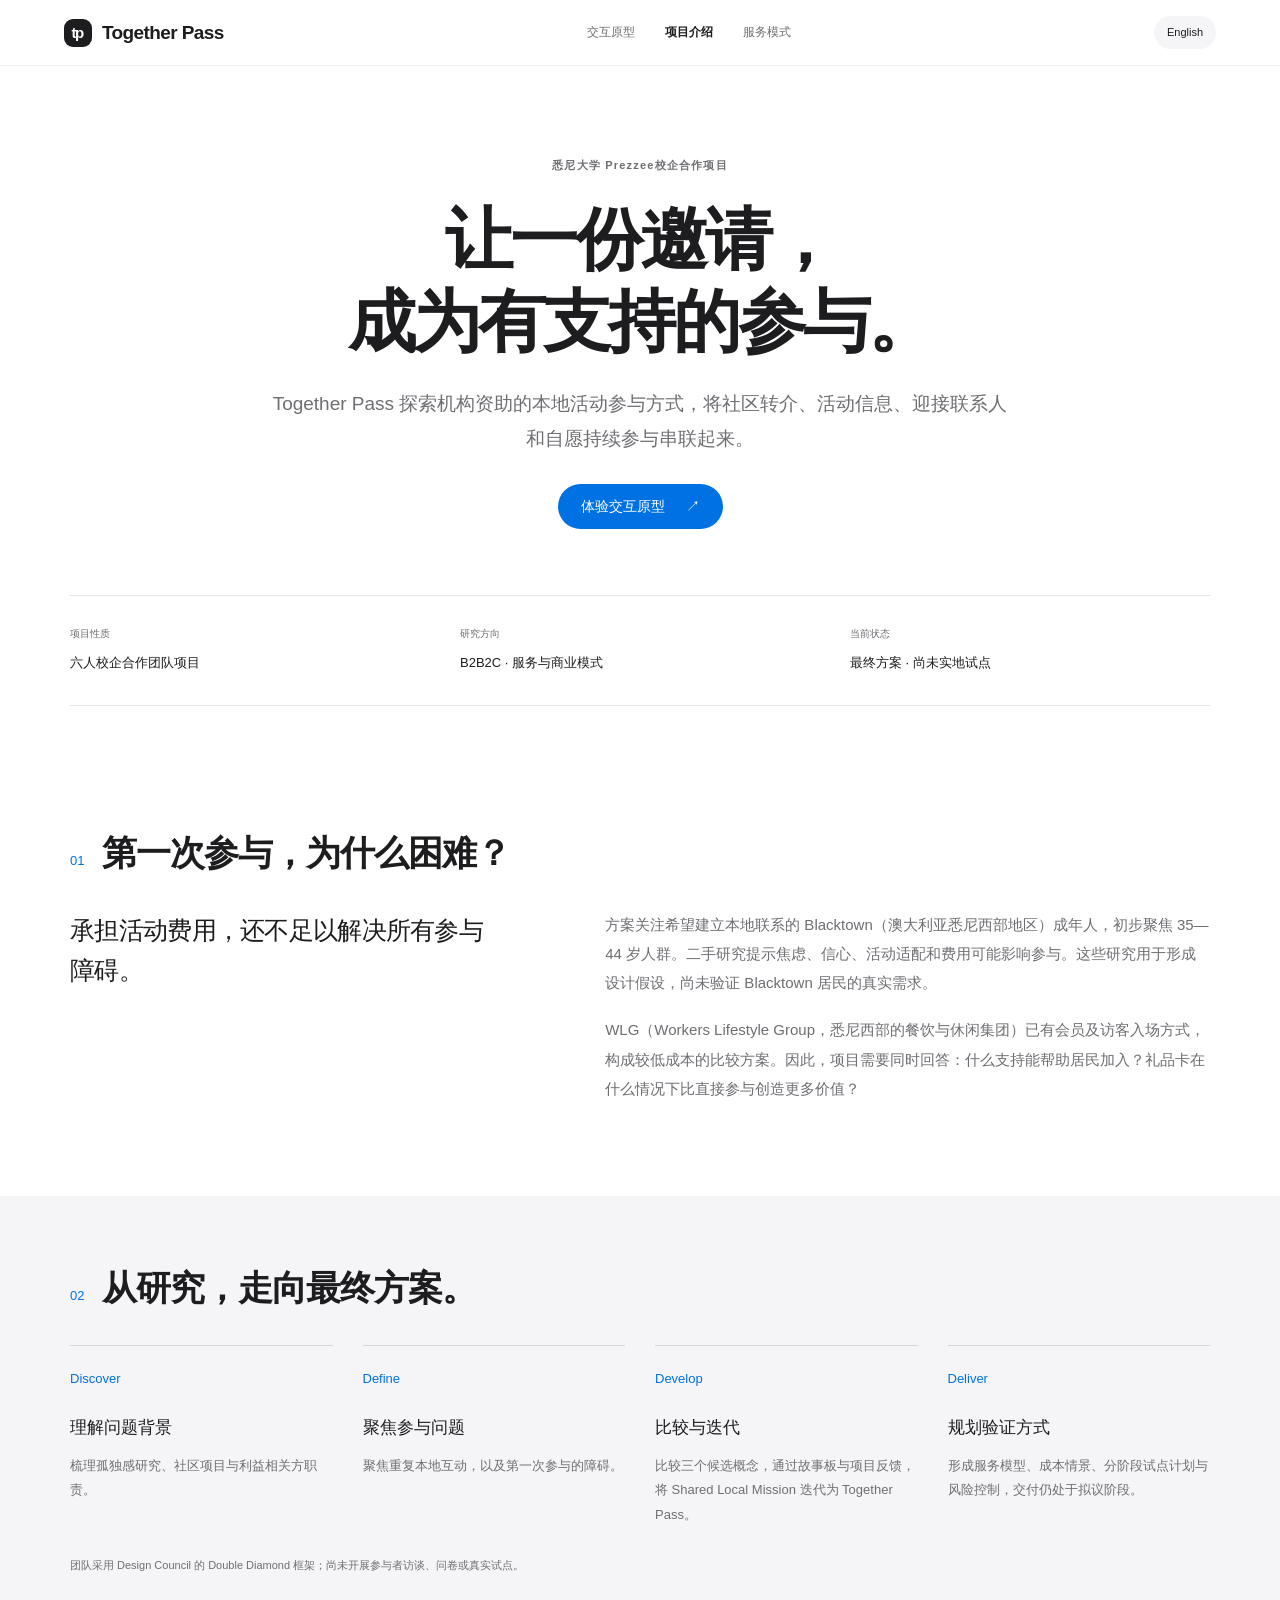
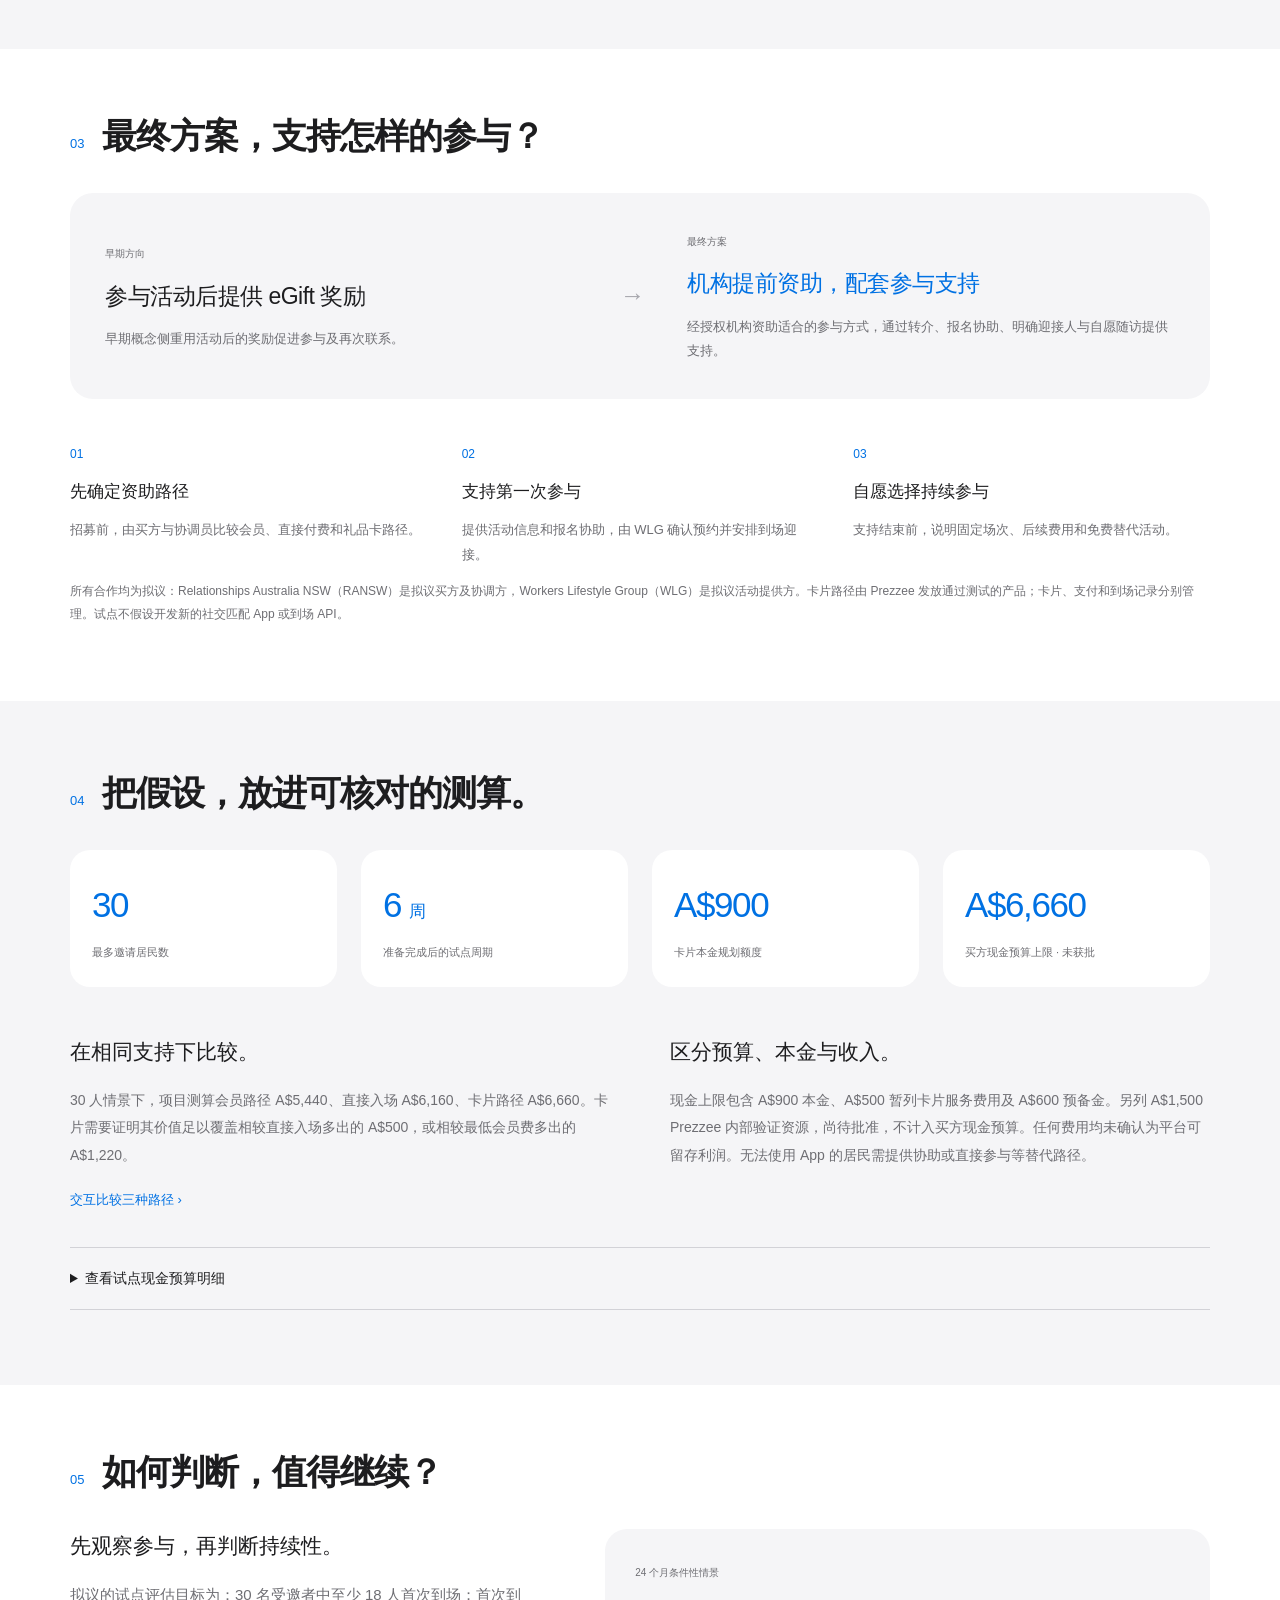
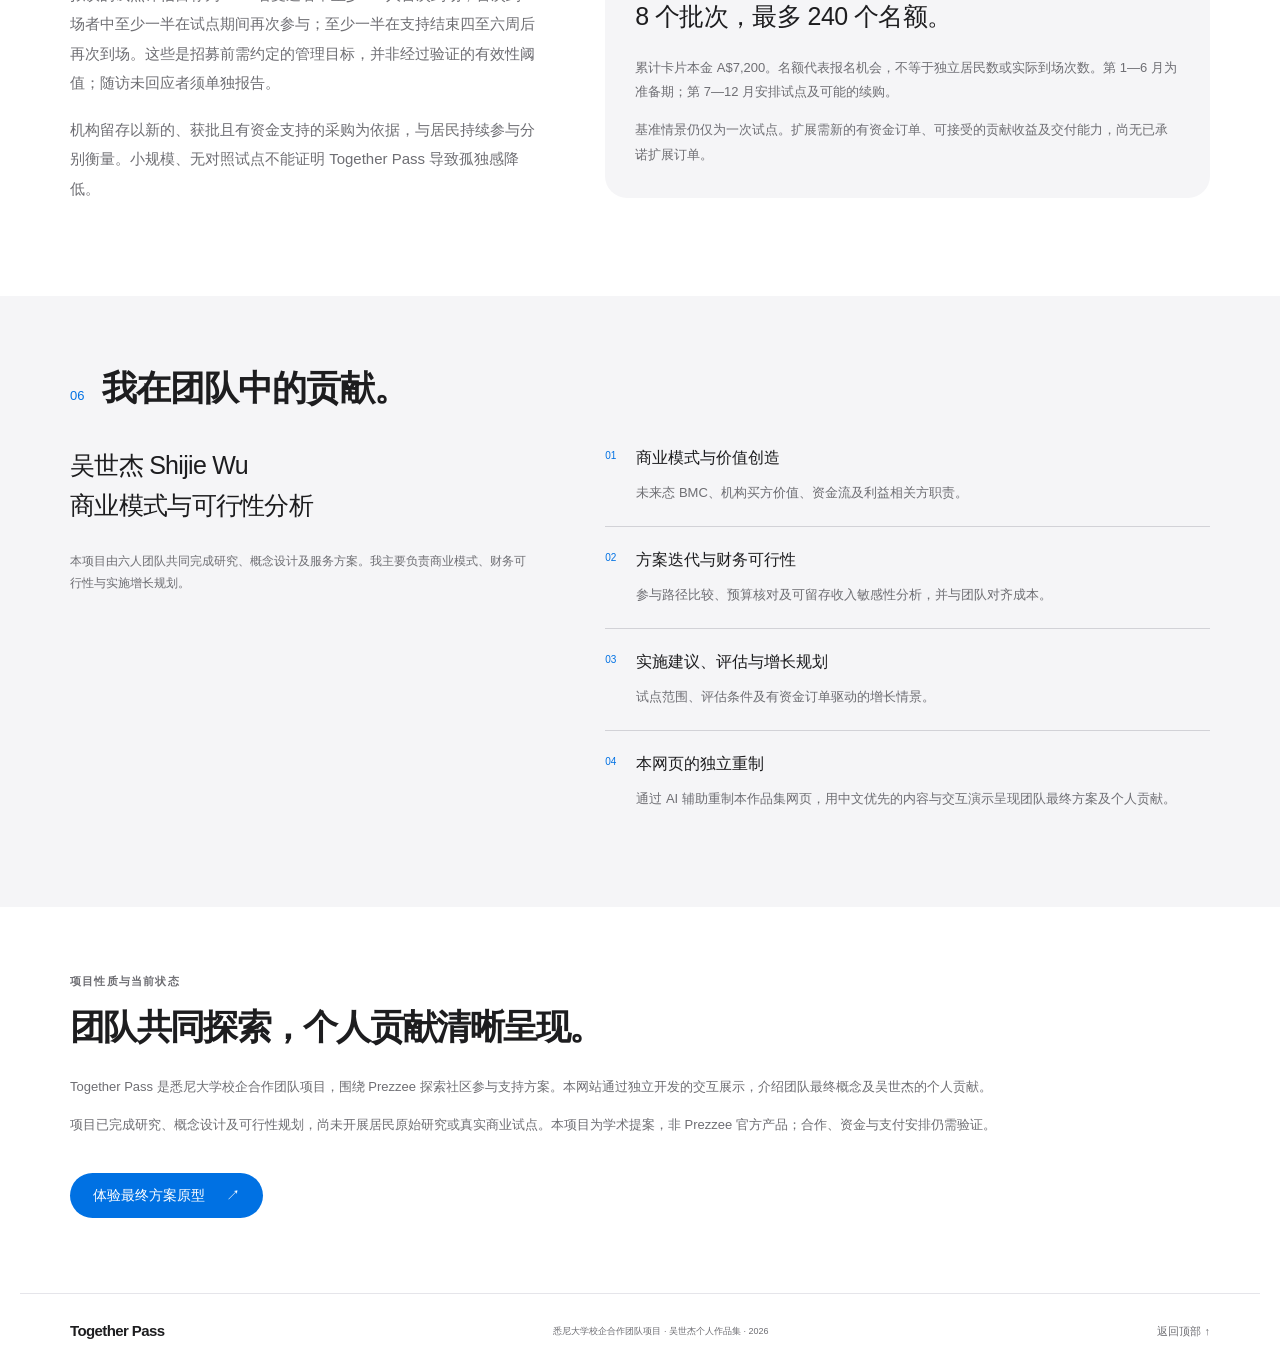
==== commit dc632254: "Correct company name to official Prezzee spelling" ====
--- a/about.html
+++ b/about.html
@@ -1,6 +1,6 @@
-<!doctype html><html lang="zh-CN"><head><meta charset="utf-8"><meta name="viewport" content="width=device-width,initial-scale=1"><meta name="theme-color" content="#f5f5f7"><meta name="description" content="了解 Together Pass 的研究背景、最终服务方案、商业可行性和吴世杰的个人贡献。悉尼大学 Preezy校企合作项目。"><title>Together Pass · 项目介绍</title><link rel="stylesheet" href="style.css"></head><body>
+<!doctype html><html lang="zh-CN"><head><meta charset="utf-8"><meta name="viewport" content="width=device-width,initial-scale=1"><meta name="theme-color" content="#f5f5f7"><meta name="description" content="了解 Together Pass 的研究背景、最终服务方案、商业可行性和吴世杰的个人贡献。悉尼大学 Prezzee校企合作项目。"><title>Together Pass · 项目介绍</title><link rel="stylesheet" href="style.css"></head><body>
 <header><a class="brand" href="index.html"><span class="brandmark">tp</span>Together Pass</a><nav aria-label="页面导航"><a href="index.html" data-en="Interactive prototype" data-zh="交互原型"></a><a href="about.html" aria-current="page" data-en="About the project" data-zh="项目介绍"></a><a href="index.html#model" data-en="Service model" data-zh="服务模式"></a></nav><button class="lang" id="lang" aria-label="切换为英文">English</button></header>
-<main><section class="about-hero wrap"><div class="eyebrow" data-en="UNIVERSITY OF SYDNEY · PREEZY INDUSTRY COLLABORATION" data-zh="悉尼大学 Preezy校企合作项目"></div><h1 data-en="An invitation.<br>With support built in." data-zh="让一份邀请，<br>成为有支持的参与。"></h1><p data-en="Together Pass explores an institution-funded route into local activities, combining community referrals, activity information, welcome contacts and the choice to return." data-zh="Together Pass 探索机构资助的本地活动参与方式，将社区转介、活动信息、迎接联系人和自愿持续参与串联起来。"></p><a class="button dark" href="index.html#experience"><span data-en="Experience the prototype" data-zh="体验交互原型"></span><span>↗</span></a><div class="project-meta"><div><span data-en="PROJECT TYPE" data-zh="项目性质"></span><strong data-en="Six-person industry collaboration project" data-zh="六人校企合作团队项目"></strong></div><div><span data-en="FOCUS" data-zh="研究方向"></span><strong data-en="B2B2C · Service & business model" data-zh="B2B2C · 服务与商业模式"></strong></div><div><span data-en="STATUS" data-zh="当前状态"></span><strong data-en="Final proposal · not piloted" data-zh="最终方案 · 尚未实地试点"></strong></div></div></section>
+<main><section class="about-hero wrap"><div class="eyebrow" data-en="UNIVERSITY OF SYDNEY · PREZZEE INDUSTRY COLLABORATION" data-zh="悉尼大学 Prezzee校企合作项目"></div><h1 data-en="An invitation.<br>With support built in." data-zh="让一份邀请，<br>成为有支持的参与。"></h1><p data-en="Together Pass explores an institution-funded route into local activities, combining community referrals, activity information, welcome contacts and the choice to return." data-zh="Together Pass 探索机构资助的本地活动参与方式，将社区转介、活动信息、迎接联系人和自愿持续参与串联起来。"></p><a class="button dark" href="index.html#experience"><span data-en="Experience the prototype" data-zh="体验交互原型"></span><span>↗</span></a><div class="project-meta"><div><span data-en="PROJECT TYPE" data-zh="项目性质"></span><strong data-en="Six-person industry collaboration project" data-zh="六人校企合作团队项目"></strong></div><div><span data-en="FOCUS" data-zh="研究方向"></span><strong data-en="B2B2C · Service & business model" data-zh="B2B2C · 服务与商业模式"></strong></div><div><span data-en="STATUS" data-zh="当前状态"></span><strong data-en="Final proposal · not piloted" data-zh="最终方案 · 尚未实地试点"></strong></div></div></section>
 <section class="case-section wrap"><div class="case-section-heading"><span class="chapter">01</span><h2 data-en="The problem behind the first visit." data-zh="第一次参与，为什么困难？"></h2></div><div class="case-two"><p class="case-lead" data-en="Paying for an activity does not resolve every barrier to joining it." data-zh="承担活动费用，还不足以解决所有参与障碍。"></p><div class="case-prose"><p data-en="The proposal focuses on adults in Blacktown (Western Sydney, Australia) seeking local connection, initially emphasising ages 35–44. Secondary research points to anxiety, confidence, activity fit and cost as potential barriers. These findings inform a design hypothesis; Blacktown residents’ needs have not yet been tested." data-zh="方案关注希望建立本地联系的 Blacktown（澳大利亚悉尼西部地区）成年人，初步聚焦 35—44 岁人群。二手研究提示焦虑、信心、活动适配和费用可能影响参与。这些研究用于形成设计假设，尚未验证 Blacktown 居民的真实需求。"></p><p data-en="Workers Lifestyle Group (WLG), a Western Sydney hospitality and leisure group, offers membership and visitor-entry options that provide a lower-cost comparison. The proposal therefore asks two questions: what support helps residents join, and when does a gift-card route add value over direct access?" data-zh="WLG（Workers Lifestyle Group，悉尼西部的餐饮与休闲集团）已有会员及访客入场方式，构成较低成本的比较方案。因此，项目需要同时回答：什么支持能帮助居民加入？礼品卡在什么情况下比直接参与创造更多价值？"></p></div></div></section>
 <section class="case-band"><div class="wrap"><div class="case-section-heading"><span class="chapter">02</span><h2 data-en="From research to a final proposal." data-zh="从研究，走向最终方案。"></h2></div><div class="method-grid"><article><span>Discover</span><h3 data-en="Understand the context" data-zh="理解问题背景"></h3><p data-en="Review loneliness evidence, community programmes and stakeholder roles." data-zh="梳理孤独感研究、社区项目与利益相关方职责。"></p></article><article><span>Define</span><h3 data-en="Focus the problem" data-zh="聚焦参与问题"></h3><p data-en="Prioritise repeated local interaction and barriers to the first visit." data-zh="聚焦重复本地互动，以及第一次参与的障碍。"></p></article><article><span>Develop</span><h3 data-en="Compare and refine" data-zh="比较与迭代"></h3><p data-en="Compare three concepts; refine Shared Local Mission into Together Pass through storyboards and feedback." data-zh="比较三个候选概念，通过故事板与项目反馈，将 Shared Local Mission 迭代为 Together Pass。"></p></article><article><span>Deliver</span><h3 data-en="Plan validation" data-zh="规划验证方式"></h3><p data-en="Develop service models, cost scenarios, a staged pilot plan and risk controls. Delivery remains proposed." data-zh="形成服务模型、成本情景、分阶段试点计划与风险控制，交付仍处于拟议阶段。"></p></article></div><p class="method-source" data-en="Team approach: Double Diamond, informed by the Design Council. No participant interviews, surveys or live pilot have been completed." data-zh="团队采用 Design Council 的 Double Diamond 框架；尚未开展参与者访谈、问卷或真实试点。"></p></div></section>
 <section class="case-section wrap"><div class="case-section-heading"><span class="chapter">03</span><h2 data-en="The final service proposition." data-zh="最终方案，支持怎样的参与？"></h2></div><div class="evolution"><div><span data-en="EARLIER DIRECTION" data-zh="早期方向"></span><h3 data-en="Post-attendance eGift rewards" data-zh="参与活动后提供 eGift 奖励"></h3><p data-en="An early concept focused on rewarding participation and prompting reconnection." data-zh="早期概念侧重用活动后的奖励促进参与及再次联系。"></p></div><span class="evolution-arrow">→</span><div><span data-en="FINAL PROPOSAL" data-zh="最终方案"></span><h3 data-en="Upfront institution-funded support" data-zh="机构提前资助，配套参与支持"></h3><p data-en="An authorised institution funds suitable access. Referrals, registration assistance, named hosts and optional follow-up support participation." data-zh="经授权机构资助适合的参与方式，通过转介、报名协助、明确迎接人与自愿随访提供支持。"></p></div></div><div class="service-chain"><div><b>01</b><h3 data-en="Approve the route" data-zh="先确定资助路径"></h3><p data-en="Buyer and coordinator compare membership, direct payment and cards before enrolment." data-zh="招募前，由买方与协调员比较会员、直接付费和礼品卡路径。"></p></div><div><b>02</b><h3 data-en="Support the first visit" data-zh="支持第一次参与"></h3><p data-en="Residents receive activity information and help with registration. WLG confirms bookings and hosts arrivals." data-zh="提供活动信息和报名协助，由 WLG 确认预约并安排到场迎接。"></p></div><div><b>03</b><h3 data-en="Keep continuation optional" data-zh="自愿选择持续参与"></h3><p data-en="Explain recurring sessions, future costs and free alternatives before support ends." data-zh="支持结束前，说明固定场次、后续费用和免费替代活动。"></p></div></div><p class="case-note" data-en="All partners are proposed. Relationships Australia NSW (RANSW) is the proposed buyer/coordinator and Workers Lifestyle Group (WLG) the proposed activity provider. On the card route, Prezzee delivers a tested product; card, payment and attendance records stay separate. The pilot assumes no new social-matching app or attendance API." data-zh="所有合作均为拟议：Relationships Australia NSW（RANSW）是拟议买方及协调方，Workers Lifestyle Group（WLG）是拟议活动提供方。卡片路径由 Prezzee 发放通过测试的产品；卡片、支付和到场记录分别管理。试点不假设开发新的社交匹配 App 或到场 API。"></p></section>
